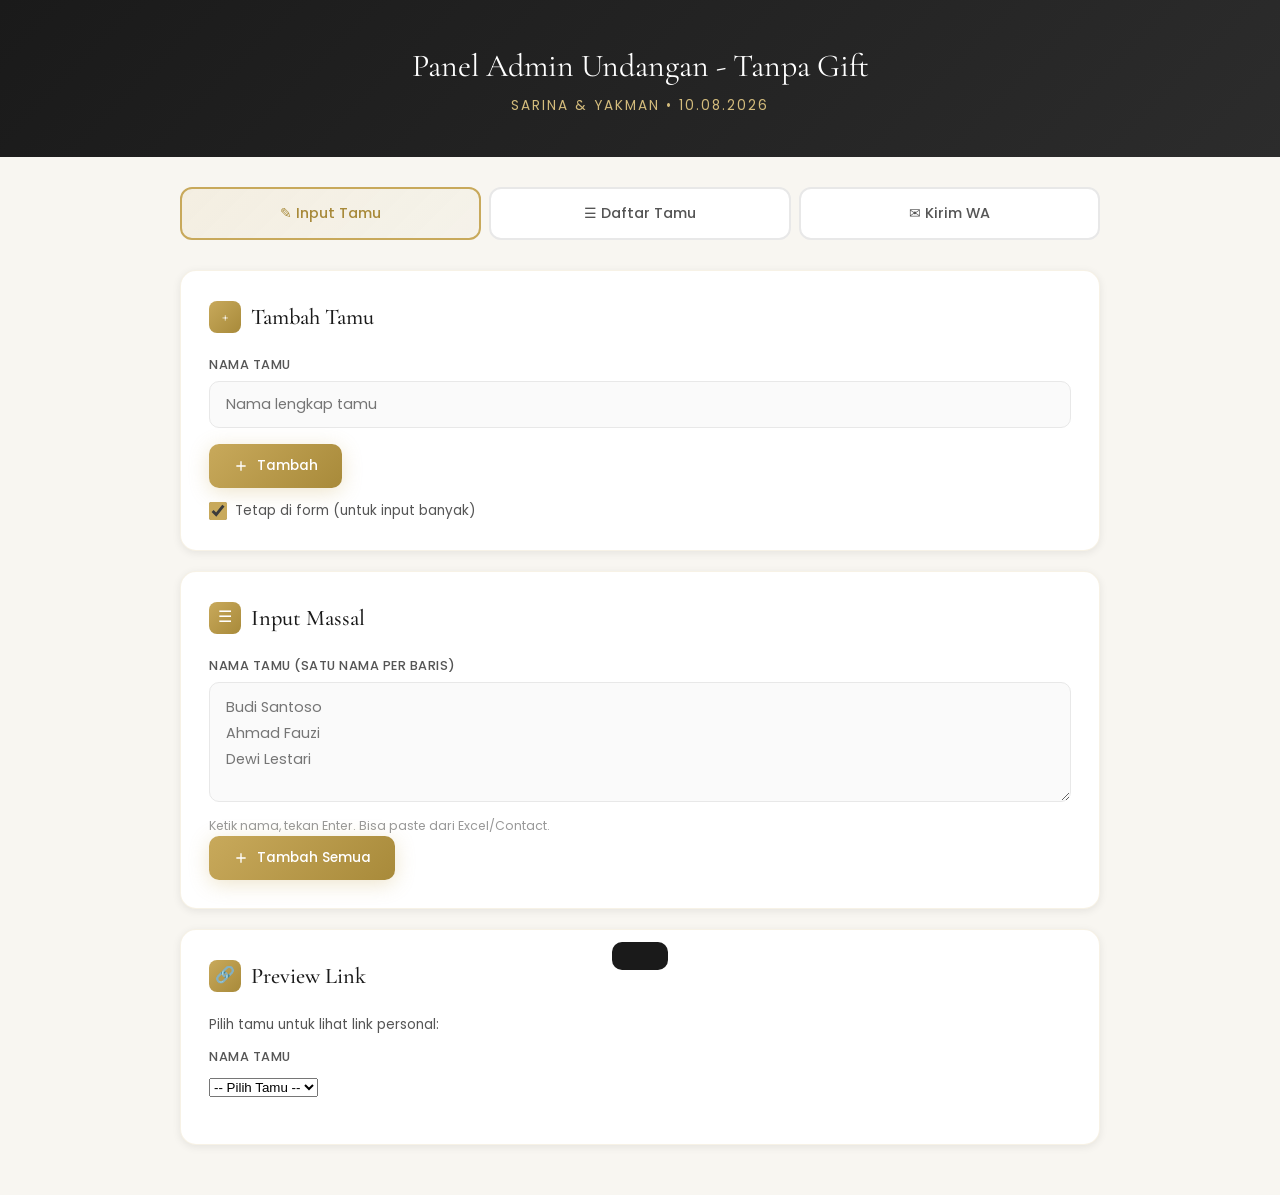
==== admin-no-gift.html @ 13576c27 "Undangan Digital1" ====
<!DOCTYPE html>
<html lang="id">
<head>
  <meta charset="UTF-8">
  <meta name="viewport" content="width=device-width, initial-scale=1.0">
  <title>Admin - Undangan Pernikahan</title>
  <link rel="preconnect" href="https://fonts.googleapis.com">
  <link rel="preconnect" href="https://fonts.gstatic.com" crossorigin>
  <link href="https://fonts.googleapis.com/css2?family=Cormorant+Garamond:wght@400;500;600&family=Poppins:wght@300;400;500;600;700&display=swap" rel="stylesheet">
  <style>
    :root {
      --gold: #C8A95B;
      --gold-light: #d4bc7c;
      --gold-dark: #a88a3a;
      --cream: #F8F6F1;
      --white: #ffffff;
      --black: #1a1a1a;
      --gray-light: #e8e8e8;
      --gray: #999;
      --gray-dark: #555;
      --font-serif: 'Cormorant Garamond', serif;
      --font-sans: 'Poppins', sans-serif;
      --shadow-sm: 0 2px 8px rgba(0,0,0,0.08);
      --shadow-gold: 0 4px 20px rgba(200,169,91,0.3);
      --transition: 0.3s ease;
    }
    *, *::before, *::after { margin: 0; padding: 0; box-sizing: border-box; }
    body { font-family: var(--font-sans); background: var(--cream); color: var(--black); line-height: 1.6; min-height: 100vh; }
    .admin-header { background: linear-gradient(135deg, #1a1a1a, #2c2c2c); color: var(--white); text-align: center; padding: 40px 20px; }
    .admin-header h1 { font-family: var(--font-serif); font-size: 2rem; font-weight: 400; margin-bottom: 4px; }
    .admin-header p { color: var(--gold-light); font-size: 0.85rem; letter-spacing: 2px; }
    .container { max-width: 960px; margin: 0 auto; padding: 30px 20px; }

    /* Tabs */
    .tabs { display: flex; gap: 8px; margin-bottom: 30px; }
    .tab-btn {
      flex: 1; padding: 14px 20px; background: var(--white); border: 2px solid var(--gray-light);
      border-radius: 12px; font-family: var(--font-sans); font-size: 0.9rem; font-weight: 500;
      color: var(--gray-dark); cursor: pointer; transition: var(--transition); text-align: center;
    }
    .tab-btn.active { border-color: var(--gold); background: linear-gradient(135deg, rgba(200,169,91,0.1), rgba(200,169,91,0.05)); color: var(--gold-dark); }
    .tab-btn:hover:not(.active) { border-color: var(--gold-light); }
    .tab-content { display: none; }
    .tab-content.active { display: block; }

    /* Card */
    .card { background: var(--white); border-radius: 16px; padding: 28px; margin-bottom: 20px; border: 1px solid rgba(200,169,91,0.15); box-shadow: var(--shadow-sm); }
    .card h2 {
      font-family: var(--font-serif); font-size: 1.4rem; font-weight: 500; margin-bottom: 20px;
      color: var(--black); display: flex; align-items: center; gap: 10px;
    }
    .card h2 .icon {
      width: 32px; height: 32px; background: linear-gradient(135deg, var(--gold), var(--gold-dark));
      border-radius: 8px; display: flex; align-items: center; justify-content: center;
      color: var(--white); font-size: 1rem; flex-shrink: 0;
    }

    /* Forms */
    .form-row { display: flex; gap: 10px; margin-bottom: 16px; }
    .form-group { flex: 1; }
    .form-group label { display: block; font-size: 0.8rem; font-weight: 500; color: var(--gray-dark); margin-bottom: 6px; text-transform: uppercase; letter-spacing: 0.5px; }
    .form-group input, .form-group textarea {
      width: 100%; padding: 12px 16px; border: 1.5px solid var(--gray-light); border-radius: 10px;
      font-family: var(--font-sans); font-size: 0.9rem; color: var(--black); background: #fafafa;
      transition: var(--transition); outline: none;
    }
    .form-group input:focus, .form-group textarea:focus { border-color: var(--gold); background: var(--white); box-shadow: 0 0 0 3px rgba(200,169,91,0.1); }
    .form-group textarea { resize: vertical; min-height: 120px; line-height: 1.8; }

    .btn {
      display: inline-flex; align-items: center; gap: 8px; padding: 12px 24px; border: none;
      border-radius: 10px; font-family: var(--font-sans); font-size: 0.85rem; font-weight: 500;
      cursor: pointer; transition: var(--transition);
    }
    .btn-primary { background: linear-gradient(135deg, var(--gold), var(--gold-dark)); color: var(--white); box-shadow: var(--shadow-gold); }
    .btn-primary:hover { transform: translateY(-1px); box-shadow: 0 6px 25px rgba(200,169,91,0.4); }
    .btn-secondary { background: var(--gray-light); color: var(--gray-dark); }
    .btn-secondary:hover { background: #ddd; }
    .btn-danger { background: #e74c3c; color: white; }
    .btn-danger:hover { background: #c0392b; }
    .btn-success { background: #25D366; color: white; }
    .btn-success:hover { background: #1da851; }
    .btn-sm { padding: 8px 14px; font-size: 0.78rem; }

    /* Stats */
    .stats-row { display: flex; gap: 12px; margin-bottom: 24px; }
    .stat-box { flex: 1; text-align: center; padding: 18px 12px; background: linear-gradient(135deg, rgba(200,169,91,0.08), rgba(200,169,91,0.03)); border: 1px solid rgba(200,169,91,0.15); border-radius: 12px; }
    .stat-number { font-size: 1.8rem; font-weight: 700; color: var(--gold-dark); line-height: 1; margin-bottom: 4px; }
    .stat-label { font-size: 0.75rem; color: var(--gray); text-transform: uppercase; letter-spacing: 1px; }

    /* Guest Table */
    .guest-table { width: 100%; border-collapse: collapse; }
    .guest-table th { text-align: left; padding: 12px 14px; background: var(--cream); font-size: 0.75rem; font-weight: 600; color: var(--gray-dark); text-transform: uppercase; letter-spacing: 0.5px; border-bottom: 2px solid var(--gray-light); }
    .guest-table td { padding: 12px 14px; border-bottom: 1px solid var(--gray-light); font-size: 0.88rem; vertical-align: middle; }
    .guest-table tr:hover td { background: rgba(200,169,91,0.04); }
    .guest-name-cell { font-weight: 500; }
    .guest-link-cell { max-width: 280px; overflow: hidden; text-overflow: ellipsis; white-space: nowrap; font-size: 0.78rem; color: var(--gray); }
    .guest-link-cell a { color: var(--gold-dark); text-decoration: none; }
    .guest-link-cell a:hover { text-decoration: underline; }
    .action-btns { display: flex; gap: 6px; flex-wrap: wrap; }

    .empty-state { text-align: center; padding: 50px 20px; color: var(--gray); }
    .empty-state .icon { font-size: 3rem; margin-bottom: 12px; opacity: 0.4; }
    .empty-state p { font-size: 0.9rem; }

    /* Modal */
    .modal-overlay { display: none; position: fixed; top: 0; left: 0; width: 100%; height: 100%; background: rgba(0,0,0,0.5); z-index: 1000; align-items: center; justify-content: center; padding: 20px; }
    .modal-overlay.active { display: flex; }
    .modal { background: var(--white); border-radius: 16px; padding: 32px; max-width: 500px; width: 100%; max-height: 80vh; overflow-y: auto; }
    .modal h3 { font-family: var(--font-serif); font-size: 1.3rem; margin-bottom: 20px; }
    .modal .btn-row { display: flex; gap: 10px; justify-content: flex-end; margin-top: 20px; }

    /* Toast */
    .toast {
      position: fixed; bottom: 30px; left: 50%; transform: translateX(-50%) translateY(100px);
      background: var(--black); color: var(--white); padding: 14px 28px; border-radius: 10px;
      font-size: 0.85rem; z-index: 9999; transition: transform 0.3s ease; white-space: nowrap;
    }
    .toast.show { transform: translateX(-50%) translateY(0); }

    /* Preview Link */
    .preview-box {
      background: #f5f5f5; border-radius: 10px; padding: 16px; margin-top: 12px;
      word-break: break-all; font-size: 0.82rem; color: var(--gray-dark);
      display: flex; align-items: center; justify-content: space-between; gap: 10px;
    }
    .preview-box .url { flex: 1; overflow: hidden; text-overflow: ellipsis; white-space: nowrap; }

    /* Template Cards */
    .template-grid { display: flex; flex-direction: column; gap: 12px; margin-bottom: 20px; }
    .template-card {
      border: 2px solid var(--gray-light); border-radius: 12px; padding: 16px 20px;
      cursor: pointer; transition: var(--transition); position: relative;
    }
    .template-card:hover { border-color: var(--gold-light); background: rgba(200,169,91,0.03); }
    .template-card.selected { border-color: var(--gold); background: rgba(200,169,91,0.06); }
    .template-card .tpl-name { font-weight: 600; font-size: 0.85rem; color: var(--black); margin-bottom: 6px; }
    .template-card .tpl-preview { font-size: 0.78rem; color: var(--gray-dark); line-height: 1.6; white-space: pre-line; max-height: 80px; overflow: hidden; }
    .template-card .tpl-check {
      position: absolute; top: 14px; right: 14px; width: 22px; height: 22px; border-radius: 50%;
      border: 2px solid var(--gray-light); display: flex; align-items: center; justify-content: center;
      transition: var(--transition); font-size: 0.7rem; color: var(--white);
    }
    .template-card.selected .tpl-check { background: var(--gold); border-color: var(--gold); }

    .bulk-hint { font-size: 0.78rem; color: var(--gray); margin-top: 6px; }
    .checkbox-row { display: flex; align-items: center; gap: 8px; margin-top: 12px; font-size: 0.85rem; color: var(--gray-dark); }
    .checkbox-row input[type="checkbox"] { width: 18px; height: 18px; accent-color: var(--gold); }

    .send-item {
      display: flex; align-items: center; gap: 12px; padding: 14px;
      border-bottom: 1px solid var(--gray-light);
    }
    .send-item:hover { background: rgba(200,169,91,0.03); }

    .custom-tpl { margin-top: 20px; padding-top: 20px; border-top: 1px solid var(--gray-light); }

    @media (max-width: 600px) {
      .form-row { flex-direction: column; }
      .tabs { flex-direction: column; }
      .stats-row { flex-direction: column; }
      .guest-table { font-size: 0.8rem; }
      .guest-table th, .guest-table td { padding: 8px 10px; }
      .guest-link-cell { display: none; }
      .send-item { flex-wrap: wrap; }
    }
  </style>
</head>
<body>

  <div class="admin-header">
    <h1>Panel Admin Undangan - Tanpa Gift</h1>
    <p>SARINA &amp; YAKMAN &bull; 10.08.2026</p>
  </div>

  <div class="container">

    <div class="tabs">
      <button class="tab-btn active" onclick="switchTab('input', this)">&#9998; Input Tamu</button>
      <button class="tab-btn" onclick="switchTab('list', this)">&#9776; Daftar Tamu</button>
      <button class="tab-btn" onclick="switchTab('send', this)">&#9993; Kirim WA</button>
    </div>

    <!-- ====== TAB: INPUT TAMU ====== -->
    <div id="tab-input" class="tab-content active">
      <div class="card">
        <h2><span class="icon">+</span> Tambah Tamu</h2>
        <div class="form-row">
          <div class="form-group">
            <label>Nama Tamu</label>
            <input type="text" id="input-name" placeholder="Nama lengkap tamu">
          </div>
        </div>
        <button class="btn btn-primary" onclick="addGuest()">
          <svg width="16" height="16" viewBox="0 0 24 24" fill="none" stroke="currentColor" stroke-width="2"><path d="M12 5v14M5 12h14"/></svg>
          Tambah
        </button>
        <div class="checkbox-row">
          <input type="checkbox" id="add-another" checked>
          <label for="add-another">Tetap di form (untuk input banyak)</label>
        </div>
      </div>

      <div class="card">
        <h2><span class="icon">&#9776;</span> Input Massal</h2>
        <div class="form-group">
          <label>Nama Tamu (satu nama per baris)</label>
          <textarea id="bulk-names" placeholder="Budi Santoso&#10;Ahmad Fauzi&#10;Dewi Lestari"></textarea>
          <p class="bulk-hint">Ketik nama, tekan Enter. Bisa paste dari Excel/Contact.</p>
        </div>
        <button class="btn btn-primary" onclick="addBulkGuests()">
          <svg width="16" height="16" viewBox="0 0 24 24" fill="none" stroke="currentColor" stroke-width="2"><path d="M12 5v14M5 12h14"/></svg>
          Tambah Semua
        </button>
      </div>

      <div class="card">
        <h2><span class="icon">&#128279;</span> Preview Link</h2>
        <p style="font-size:0.85rem;color:var(--gray-dark);margin-bottom:12px;">Pilih tamu untuk lihat link personal:</p>
        <div class="form-row">
          <div class="form-group">
            <label>Nama Tamu</label>
            <select id="preview-select" onchange="showPreview()">
              <option value="">-- Pilih Tamu --</option>
            </select>
          </div>
        </div>
        <div class="preview-box" id="preview-box" style="display:none;">
          <span class="url" id="preview-url"></span>
          <button class="btn btn-sm btn-primary" onclick="copyPreview()">Salin</button>
          <a class="btn btn-sm btn-success" id="preview-open" href="#" target="_blank">Buka</a>
        </div>
      </div>
    </div>

    <!-- ====== TAB: DAFTAR TAMU ====== -->
    <div id="tab-list" class="tab-content">
      <div class="stats-row">
        <div class="stat-box">
          <div class="stat-number" id="stat-total">0</div>
          <div class="stat-label">Total Tamu</div>
        </div>
      </div>

      <div class="card">
        <h2>
          <span class="icon">&#9776;</span> Daftar Tamu
          <span style="flex:1"></span>
          <button class="btn btn-sm btn-danger" onclick="confirmDeleteAll()">Hapus Semua</button>
        </h2>
        <div class="form-row" style="margin-bottom:20px;">
          <div class="form-group">
            <input type="text" id="filter-search" placeholder="Cari nama..." oninput="renderGuestList()">
          </div>
        </div>
        <div id="guest-list-container">
          <div class="empty-state" id="empty-list">
            <div class="icon">&#128197;</div>
            <p>Belum ada tamu. Tambahkan dari tab Input.</p>
          </div>
          <table class="guest-table" id="guest-table" style="display:none;">
            <thead>
              <tr>
                <th style="width:40px;">#</th>
                <th>Nama</th>
                <th>Link Undangan</th>
                <th style="width:160px;">Aksi</th>
              </tr>
            </thead>
            <tbody id="guest-tbody"></tbody>
          </table>
        </div>
      </div>
    </div>

    <!-- ====== TAB: KIRIM WA ====== -->
    <div id="tab-send" class="tab-content">
      <div class="card">
        <h2><span class="icon">&#128172;</span> Pilih Template Pesan</h2>
        <div class="template-grid" id="template-grid"></div>
      </div>

      <div class="card">
        <h2><span class="icon">&#9993;</span> Kirim ke Tamu</h2>
        <p style="font-size:0.85rem;color:var(--gray-dark);margin-bottom:16px;">
          Pilih template di atas, lalu klik tombol "Kirim" pada tamu. WA akan terbuka dengan pesan siap kirim.
        </p>
        <div class="form-row" style="margin-bottom:16px;">
          <div class="form-group">
            <input type="text" id="send-search" placeholder="Cari nama..." oninput="renderSendList()">
          </div>
        </div>
        <div class="checkbox-row" style="margin-bottom:16px;">
          <input type="checkbox" id="send-all-check" onchange="toggleSendAll()">
          <label for="send-all-check">Pilih semua</label>
        </div>
        <div id="send-list-container">
          <div class="empty-state" id="empty-send">
            <div class="icon">&#9993;</div>
            <p>Belum ada tamu.</p>
          </div>
          <div id="send-list" style="display:none;"></div>
        </div>
      </div>

      <div class="card">
        <h2><span class="icon">&#128640;</span> Kirim Massal</h2>
        <p style="font-size:0.85rem;color:var(--gray-dark);margin-bottom:20px;">
          Buka WhatsApp Web, pilih tamu yang sudah dicentang, lalu kirim. Atau kirim satu per satu lewat tombol di bawah.
        </p>
        <button class="btn btn-primary" onclick="bulkCopyMessages()">
          <svg width="16" height="16" viewBox="0 0 24 24" fill="none" stroke="currentColor" stroke-width="2"><rect x="9" y="9" width="13" height="13" rx="2"/><path d="M5 15H4a2 2 0 01-2-2V4a2 2 0 012-2h9a2 2 0 012 2v1"/></svg>
          Salin Semua Pesan (yang dicentang)
        </button>
        <p class="bulk-hint" style="margin-top:10px;">Salin pesan satu per satu ke clipboard, lalu paste ke WA.</p>
      </div>
    </div>

  </div>

  <!-- Delete Modal -->
  <div class="modal-overlay" id="modal-delete">
    <div class="modal">
      <h3>Hapus Semua Tamu?</h3>
      <p style="color:var(--gray-dark);font-size:0.9rem;">Semua data tamu akan dihapus permanen.</p>
      <div class="btn-row">
        <button class="btn btn-secondary" onclick="closeModal('modal-delete')">Batal</button>
        <button class="btn btn-danger" onclick="deleteAllGuests()">Ya, Hapus</button>
      </div>
    </div>
  </div>

  <div class="toast" id="toast"></div>

  <script>
    'use strict';

    /* ========================================
       CONSTANTS
       ======================================== */
    var GUEST_KEY = 'wedding_admin_guests';
    var TPL_KEY = 'wedding_selected_tpl';
    var BASE_URL = (function () {
      var loc = window.location;
      return loc.origin + loc.pathname.replace(/admin\.html.*/, '');
    })();

    /* ========================================
       TEMPLATES
       ======================================== */
    var TEMPLATES = [
      {
        id: 'formal',
        name: 'Formal',
        text: "Assalamu'alaikum Warahmatullahi Wabarakaatuh\n\nTanpa mengurangi rasa hormat, kami mengundang {nama} untuk menghadiri acara pernikahan kami:\n\nSarina Abdullah, S.T & Yakman Suma\n\nSenin, 10 Agustus 2026\nAkad: 10.00 WITA | Resepsi: 19.00 WITA\nDusun II, Desa Tanggaruru\n\nLihat undangan lengkap di:\n{url}\n\nMerupakan suatu kehormatan dan kebahagiaan apabila Bapak/Ibu/Saudara/i berkenan hadir untuk memberikan doa restu.\n\nWassalamu'alaikum Warahmatullahi Wabarakaatuh"
      },
      {
        id: 'santai',
        name: 'Santai & Hangat',
        text: "Halo {nama}!\n\nKami ingin mengundang kamu ke hari spesial kami nih!\n\nPernikahan Sarina & Yakman\nSenin, 10 Agustus 2026\nAkad: 10.00 WITA | Resepsi: 19.00 WITA\nDusun II, Desa Tanggaruru\n\nLihat undangan lengkapnya di sini ya:\n{url}\n\nDitunggu kehadirannya!"
      },
      {
        id: 'singkat',
        name: 'Singkat',
        text: "Kami mengundang {nama} untuk hadir di pernikahan kami:\n\nSarina & Yakman\n10 Agustus 2026\nDusun II, Desa Tanggaruru\n\nUndangan lengkap:\n{url}\n\nMerupakan kehormatan bagi kami apabila berkenan hadir."
      },
      {
        id: 'custom',
        name: 'Pesan Sendiri',
        text: ''
      }
    ];

    /* ========================================
       STORAGE
       ======================================== */
    function getGuests() {
      try { var d = localStorage.getItem(GUEST_KEY); return d ? JSON.parse(d) : []; }
      catch (e) { return []; }
    }
    function saveGuests(data) { localStorage.setItem(GUEST_KEY, JSON.stringify(data)); }

    function getSelectedTpl() {
      var d = localStorage.getItem(TPL_KEY);
      return d || 'formal';
    }
    function saveSelectedTpl(id) { localStorage.setItem(TPL_KEY, id); }

    /* ========================================
       TABS
       ======================================== */
    function switchTab(name, btn) {
      document.querySelectorAll('.tab-content').forEach(function (el) { el.classList.remove('active'); });
      document.querySelectorAll('.tab-btn').forEach(function (el) { el.classList.remove('active'); });
      document.getElementById('tab-' + name).classList.add('active');
      btn.classList.add('active');
      if (name === 'list') renderGuestList();
      if (name === 'send') { renderTemplates(); renderSendList(); }
      if (name === 'input') refreshPreviewSelect();
    }

    /* ========================================
       SINGLE ADD
       ======================================== */
    function addGuest() {
      var name = document.getElementById('input-name').value.trim();
      if (!name) { showToast('Isi nama tamu'); return; }
      var guests = getGuests();
      guests.push({ id: Date.now(), name: name, created: new Date().toISOString() });
      saveGuests(guests);
      showToast('Ditambahkan: ' + name);
      document.getElementById('input-name').value = '';
      document.getElementById('input-name').focus();
      refreshPreviewSelect();
    }

    document.getElementById('input-name').addEventListener('keydown', function (e) {
      if (e.key === 'Enter') { e.preventDefault(); addGuest(); }
    });

    /* ========================================
       BULK ADD
       ======================================== */
    function addBulkGuests() {
      var raw = document.getElementById('bulk-names').value;
      var lines = raw.split('\n').map(function (l) { return l.trim(); }).filter(function (l) { return l.length > 0; });
      if (lines.length === 0) { showToast('Tidak ada nama'); return; }
      var guests = getGuests();
      var added = 0;
      lines.forEach(function (name) {
        guests.push({ id: Date.now() + added, name: name, created: new Date().toISOString() });
        added++;
      });
      saveGuests(guests);
      showToast(added + ' tamu ditambahkan');
      document.getElementById('bulk-names').value = '';
      refreshPreviewSelect();
    }

    /* ========================================
       LINK GENERATOR
       ======================================== */
    function getInviteUrl(guestName) {
      return BASE_URL + 'undangan-no-gift.html?to=' + encodeURIComponent(guestName);
    }

    function buildMessage(guestName) {
      var tplId = getSelectedTpl();
      var tpl = TEMPLATES.find(function (t) { return t.id === tplId; });
      var customBox = document.getElementById('custom-tpl-text');
      var text = tpl && tpl.id === 'custom' && customBox ? customBox.value : (tpl ? tpl.text : '');
      return text.replace(/{nama}/g, guestName).replace(/{url}/g, getInviteUrl(guestName));
    }

    /* ========================================
       PREVIEW
       ======================================== */
    function refreshPreviewSelect() {
      var sel = document.getElementById('preview-select');
      var guests = getGuests();
      sel.innerHTML = '<option value="">-- Pilih Tamu --</option>';
      guests.forEach(function (g) {
        var opt = document.createElement('option');
        opt.value = g.id;
        opt.textContent = g.name;
        sel.appendChild(opt);
      });
    }

    function showPreview() {
      var sel = document.getElementById('preview-select');
      var box = document.getElementById('preview-box');
      var guests = getGuests();
      var g = guests.find(function (x) { return x.id == sel.value; });
      if (!g) { box.style.display = 'none'; return; }
      document.getElementById('preview-url').textContent = getInviteUrl(g.name);
      document.getElementById('preview-open').href = getInviteUrl(g.name);
      box.style.display = 'flex';
    }

    function copyPreview() {
      copyText(document.getElementById('preview-url').textContent);
      showToast('Link tersalin!');
    }

    /* ========================================
       TEMPLATES UI
       ======================================== */
    function renderTemplates() {
      var grid = document.getElementById('template-grid');
      var current = getSelectedTpl();
      grid.innerHTML = '';

      TEMPLATES.forEach(function (tpl) {
        var div = document.createElement('div');
        div.className = 'template-card' + (tpl.id === current ? ' selected' : '');
        div.onclick = function () { selectTemplate(tpl.id); };

        var preview = tpl.id === 'custom' ? '(Ketik pesan sendiri di bawah)' : tpl.text.substring(0, 120) + '...';
        div.innerHTML =
          '<div class="tpl-check">&#10003;</div>' +
          '<div class="tpl-name">' + tpl.name + '</div>' +
          '<div class="tpl-preview">' + preview + '</div>';
        grid.appendChild(div);
      });

      // Custom text input
      if (current === 'custom') {
        var customDiv = document.createElement('div');
        customDiv.className = 'custom-tpl';
        customDiv.innerHTML =
          '<div class="form-group">' +
            '<label>Pesan Custom</label>' +
            '<textarea id="custom-tpl-text" placeholder="Tulis pesan sendiri...&#10;Gunakan {nama} untuk nama tamu&#10;Gunakan {url} untuk link undangan">' + escapeForAttr(TEMPLATES.find(function(t){return t.id==='custom'}).text) + '</textarea>' +
            '<p class="bulk-hint">{nama} = nama tamu, {url} = link undangan personal</p>' +
          '</div>';
        grid.after(customDiv);
      } else {
        var existing = document.querySelector('.custom-tpl');
        if (existing) existing.remove();
      }
    }

    function selectTemplate(id) {
      saveSelectedTpl(id);
      // Update custom text if switching to custom
      if (id === 'custom') {
        var textarea = document.getElementById('custom-tpl-text');
        if (textarea) {
          var tpl = TEMPLATES.find(function (t) { return t.id === 'custom'; });
          tpl.text = textarea.value;
        }
      }
      renderTemplates();
      renderSendList();
    }

    function escapeForAttr(s) {
      return s.replace(/&/g, '&amp;').replace(/</g, '&lt;').replace(/>/g, '&gt;').replace(/"/g, '&quot;');
    }

    /* ========================================
       GUEST LIST
       ======================================== */
    function renderGuestList() {
      var guests = getGuests();
      var search = (document.getElementById('filter-search').value || '').toLowerCase();
      var filtered = guests.filter(function (g) {
        return !search || g.name.toLowerCase().indexOf(search) !== -1;
      });

      document.getElementById('stat-total').textContent = guests.length;

      var tbody = document.getElementById('guest-tbody');
      var table = document.getElementById('guest-table');
      var empty = document.getElementById('empty-list');

      if (filtered.length === 0) {
        table.style.display = 'none';
        empty.style.display = 'block';
        return;
      }

      table.style.display = 'table';
      empty.style.display = 'none';
      tbody.innerHTML = '';

      filtered.forEach(function (g, i) {
        var url = getInviteUrl(g.name);
        var tr = document.createElement('tr');
        tr.innerHTML =
          '<td>' + (i + 1) + '</td>' +
          '<td class="guest-name-cell">' + esc(g.name) + '</td>' +
          '<td class="guest-link-cell"><a href="' + url + '" target="_blank">' + url + '</a></td>' +
          '<td>' +
            '<div class="action-btns">' +
              '<button class="btn btn-sm btn-primary" onclick="copyText(\'' + esc(url) + '\');showToast(\'Link tersalin!\')">Salin Link</button>' +
              '<button class="btn btn-sm btn-danger" onclick="deleteGuest(' + g.id + ')">Hapus</button>' +
            '</div>' +
          '</td>';
        tbody.appendChild(tr);
      });

      refreshPreviewSelect();
    }

    /* ========================================
       SEND LIST
       ======================================== */
    function renderSendList() {
      var guests = getGuests();
      var search = (document.getElementById('send-search').value || '').toLowerCase();
      var filtered = guests.filter(function (g) {
        return !search || g.name.toLowerCase().indexOf(search) !== -1;
      });

      var list = document.getElementById('send-list');
      var empty = document.getElementById('empty-send');

      if (filtered.length === 0) {
        list.style.display = 'none';
        empty.style.display = 'block';
        return;
      }

      list.style.display = 'block';
      empty.style.display = 'none';
      list.innerHTML = '';

      filtered.forEach(function (g) {
        var msg = buildMessage(g.name);
        var waUrl = 'https://wa.me/?text=' + encodeURIComponent(msg);

        var div = document.createElement('div');
        div.className = 'send-item';
        div.innerHTML =
          '<input type="checkbox" class="send-check" data-id="' + g.id + '" style="width:18px;height:18px;accent-color:var(--gold);">' +
          '<div style="flex:1;">' +
            '<div style="font-weight:500;">' + esc(g.name) + '</div>' +
          '</div>' +
          '<a href="' + waUrl + '" target="_blank" class="btn btn-sm btn-success">Kirim</a>' +
          '<button class="btn btn-sm btn-primary" onclick="copyText(\'' + esc(msg) + '\');showToast(\'Pesan tersalin!\')">Salin</button>';
        list.appendChild(div);
      });
    }

    function toggleSendAll() {
      var checked = document.getElementById('send-all-check').checked;
      document.querySelectorAll('.send-check').forEach(function (cb) { cb.checked = checked; });
    }

    /* ========================================
       BULK COPY
       ======================================== */
    function bulkCopyMessages() {
      var checks = document.querySelectorAll('.send-check:checked');
      if (checks.length === 0) { showToast('Centang tamu terlebih dulu'); return; }

      var msgs = [];
      var guests = getGuests();
      checks.forEach(function (cb) {
        var g = guests.find(function (x) { return x.id == cb.dataset.id; });
        if (g) msgs.push('=== ' + g.name + ' ===\n' + buildMessage(g.name));
      });

      var full = msgs.join('\n\n');
      copyText(full);
      showToast(msgs.length + ' pesan tersalin ke clipboard');
    }

    /* ========================================
       DELETE
       ======================================== */
    function deleteGuest(id) {
      if (!confirm('Hapus tamu ini?')) return;
      saveGuests(getGuests().filter(function (g) { return g.id !== id; }));
      renderGuestList();
      renderSendList();
      refreshPreviewSelect();
      showToast('Tamu dihapus');
    }

    function confirmDeleteAll() {
      if (getGuests().length === 0) { showToast('Tidak ada data'); return; }
      document.getElementById('modal-delete').classList.add('active');
    }

    function deleteAllGuests() {
      saveGuests([]);
      closeModal('modal-delete');
      renderGuestList();
      renderSendList();
      refreshPreviewSelect();
      showToast('Semua tamu dihapus');
    }

    /* ========================================
       HELPERS
       ======================================== */
    function esc(text) {
      var d = document.createElement('div');
      d.appendChild(document.createTextNode(text));
      return d.innerHTML;
    }

    function copyText(text) {
      if (navigator.clipboard && navigator.clipboard.writeText) {
        navigator.clipboard.writeText(text);
      } else {
        var ta = document.createElement('textarea');
        ta.value = text;
        ta.style.position = 'fixed';
        ta.style.opacity = '0';
        document.body.appendChild(ta);
        ta.select();
        document.execCommand('copy');
        document.body.removeChild(ta);
      }
    }

    function showToast(msg) {
      var t = document.getElementById('toast');
      t.textContent = msg;
      t.classList.add('show');
      clearTimeout(t._timer);
      t._timer = setTimeout(function () { t.classList.remove('show'); }, 2500);
    }

    function closeModal(id) { document.getElementById(id).classList.remove('active'); }

    /* ========================================
       INIT
       ======================================== */
    refreshPreviewSelect();
  </script>
</body>
</html>
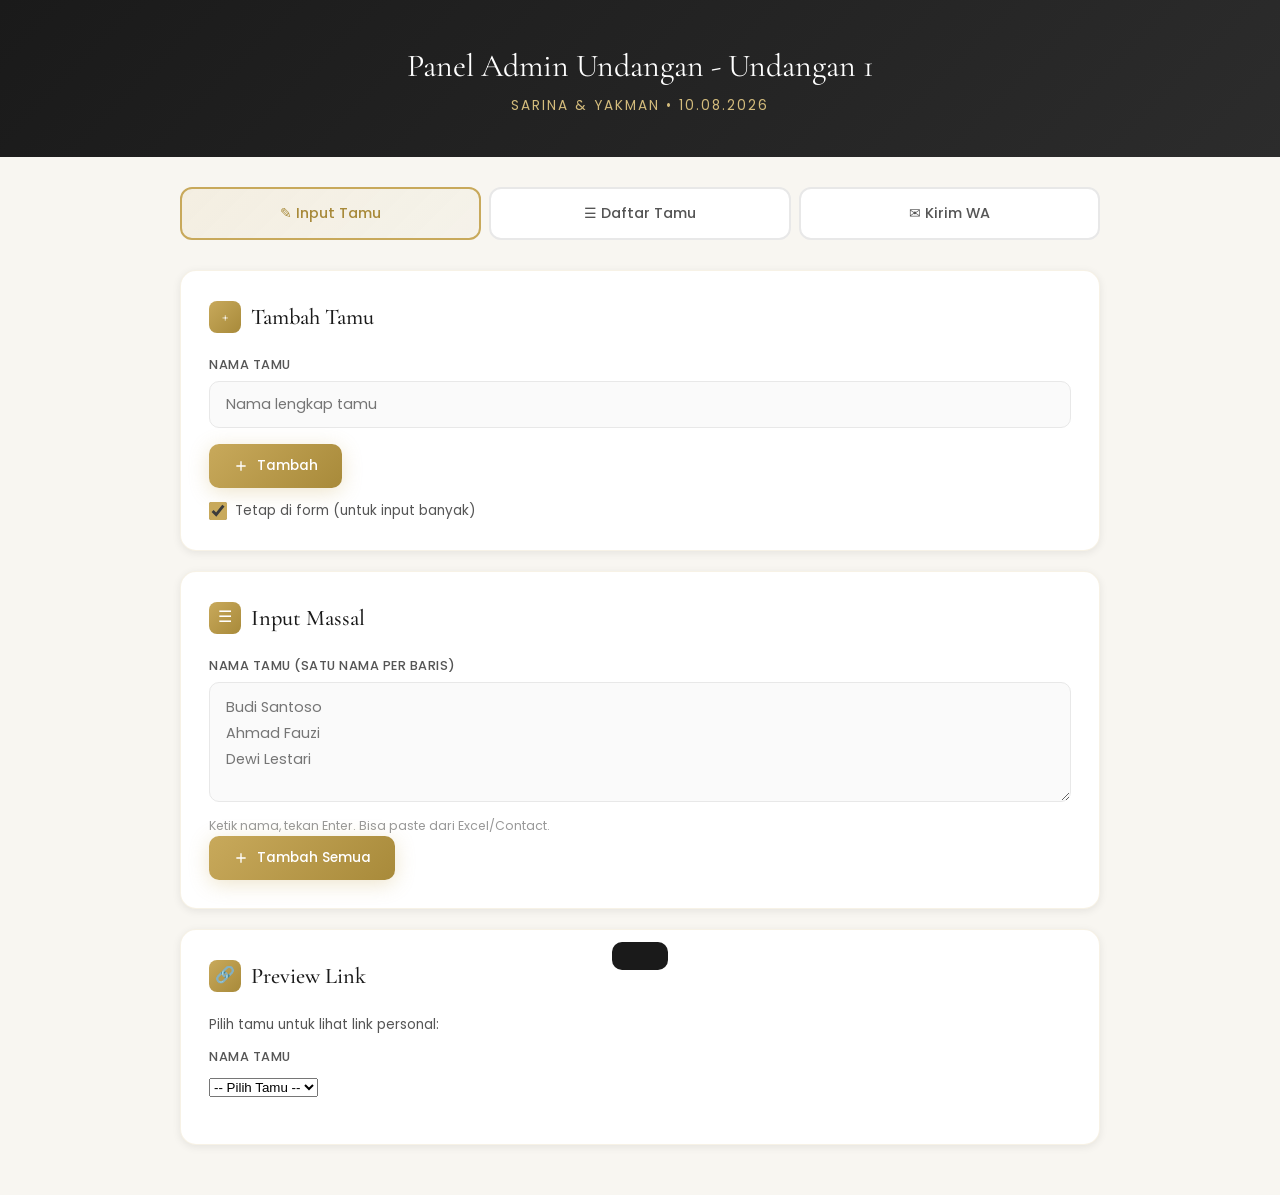
==== commit ecf77a5d: "Undangan Digital1" ====
--- a/admin-no-gift.html
+++ b/admin-no-gift.html
@@ -169,7 +169,7 @@
 <body>
 
   <div class="admin-header">
-    <h1>Panel Admin Undangan - Tanpa Gift</h1>
+    <h1>Panel Admin Undangan - Undangan 1</h1>
     <p>SARINA &amp; YAKMAN &bull; 10.08.2026</p>
   </div>
 
@@ -441,7 +441,7 @@
        LINK GENERATOR
        ======================================== */
     function getInviteUrl(guestName) {
-      return BASE_URL + 'undangan-no-gift.html?to=' + encodeURIComponent(guestName);
+      return BASE_URL + 'undangan1.html?to=' + encodeURIComponent(guestName);
     }
 
     function buildMessage(guestName) {
